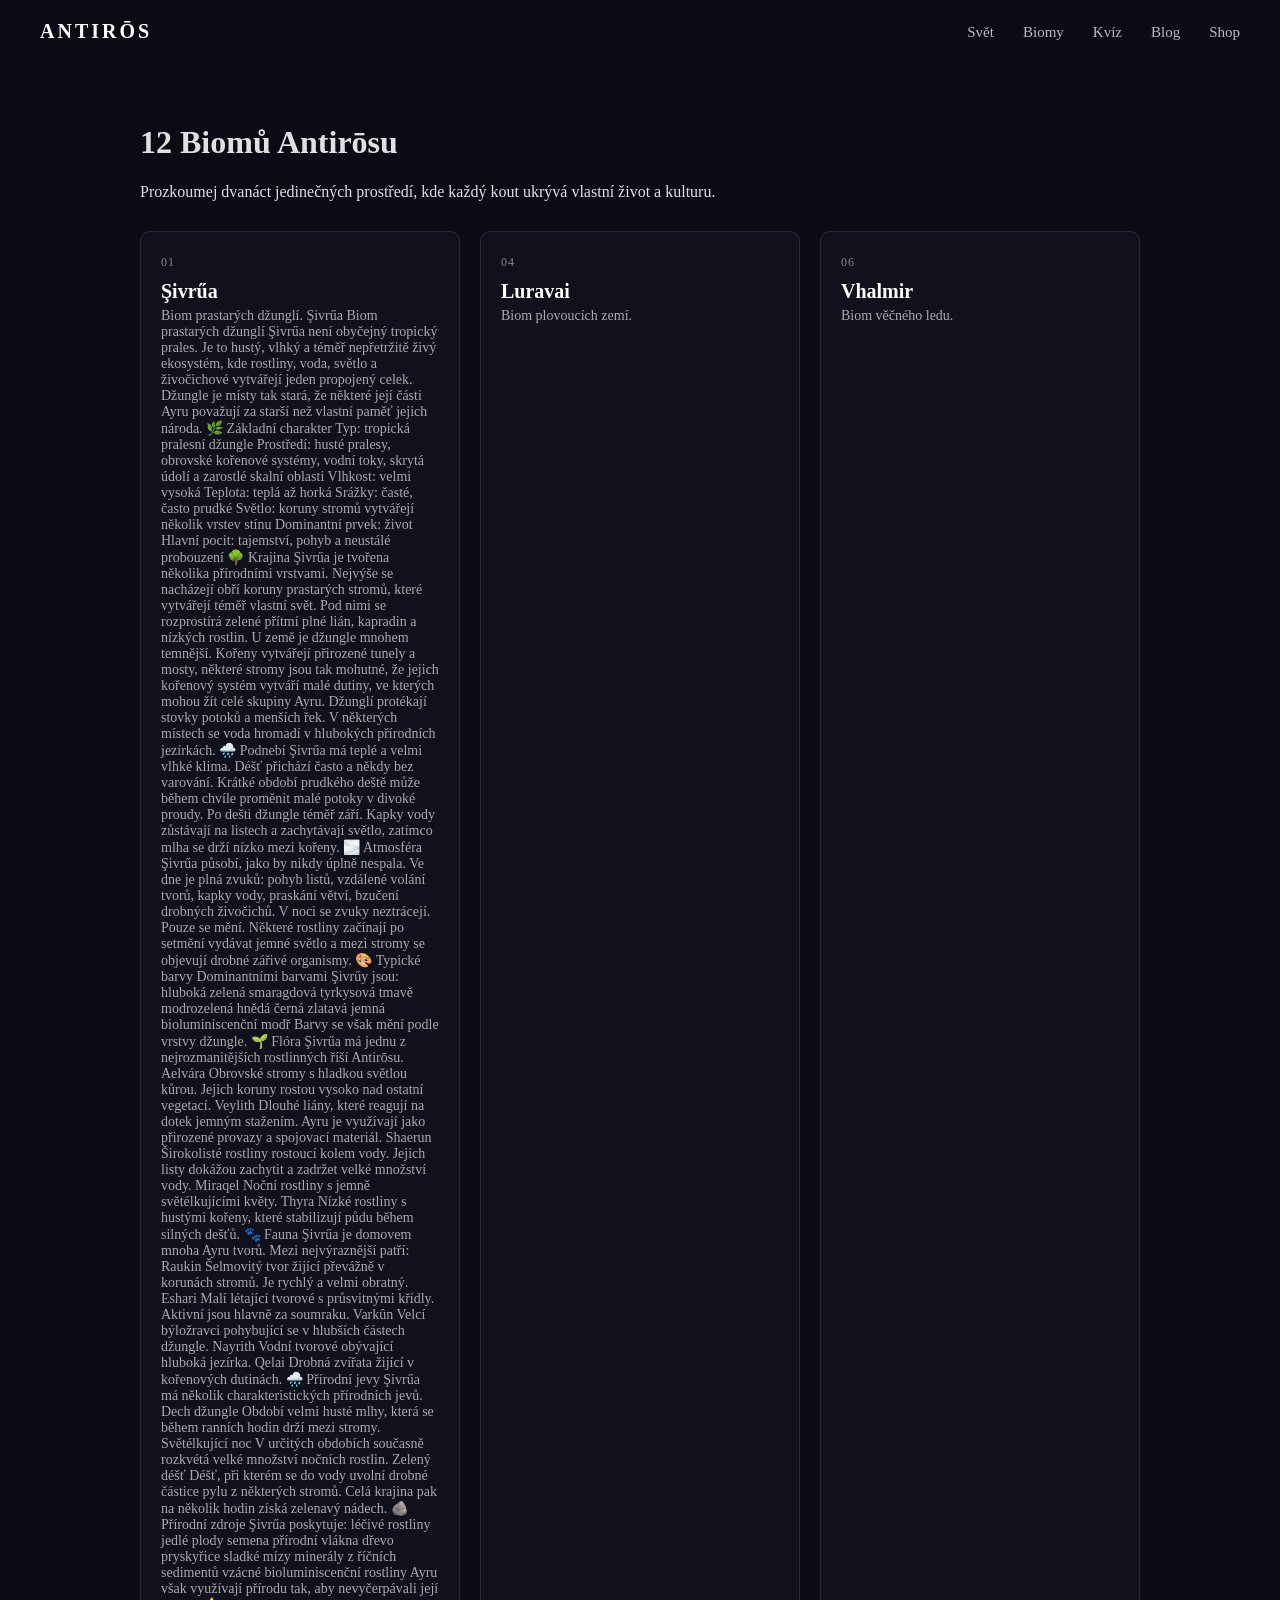
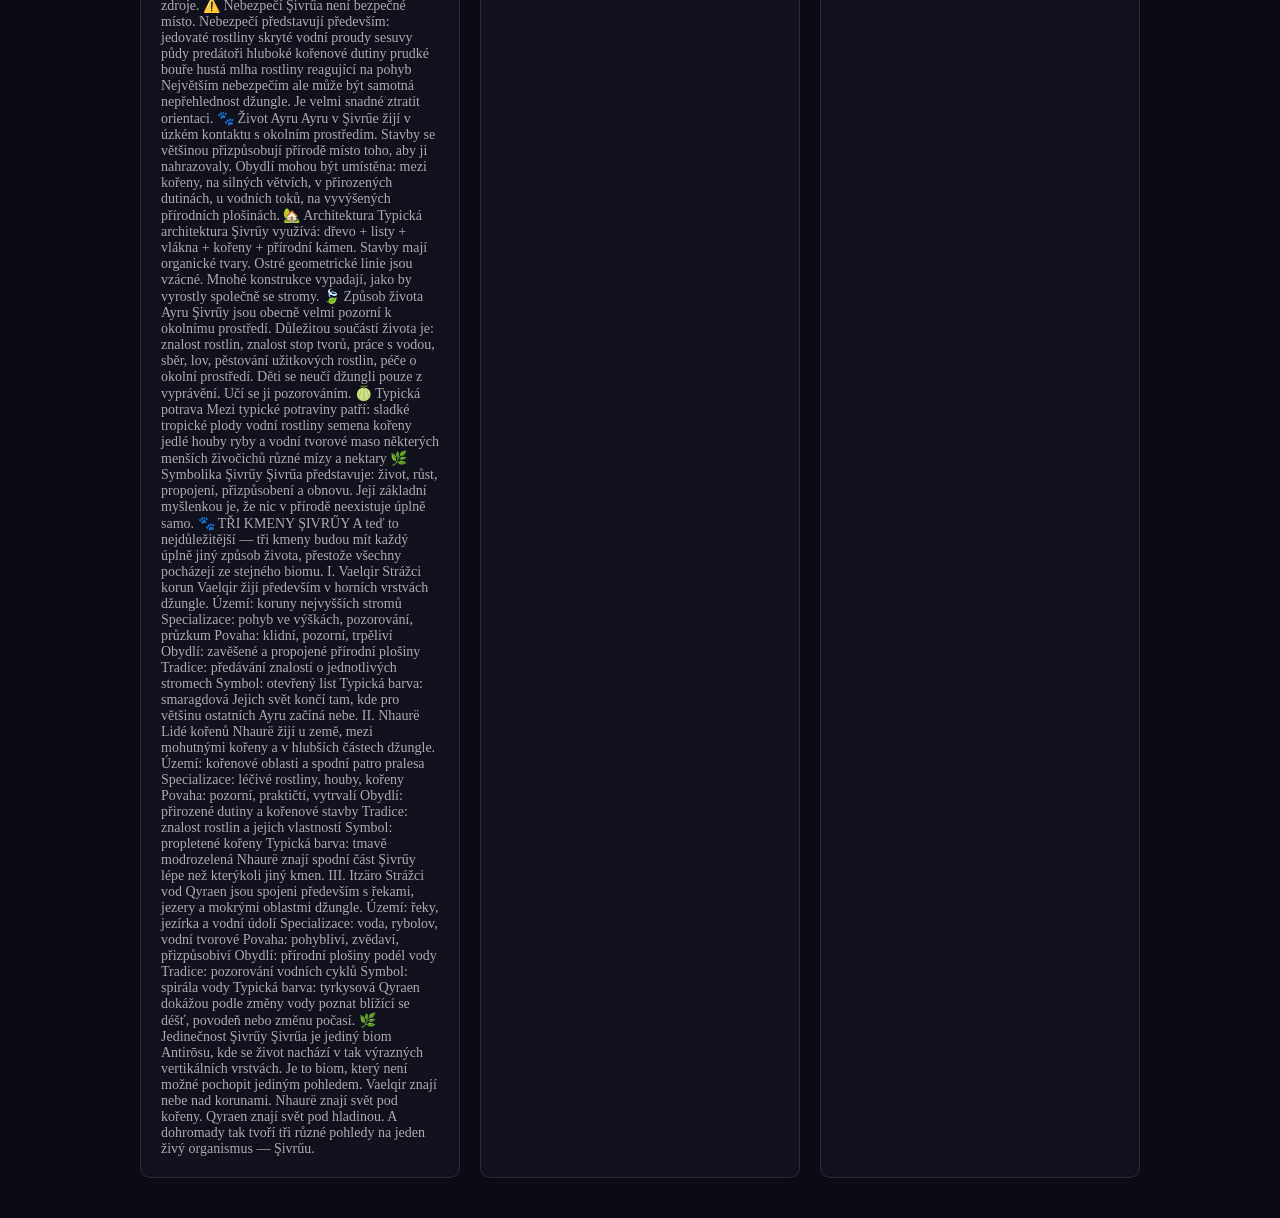
==== biomy.html @ a800d3d5 "Update biomy.html" ====
<!DOCTYPE html>
<html lang="cs">
<head>
    <meta charset="UTF-8">
    <meta name="viewport" content="width=device-width, initial-scale=1.0">
    <title>Antirōs – Svět za hranicí známého</title>
    <link rel="stylesheet" href="style.css">
</head>
<body>

    <!-- Horní navigační lišta -->
    <header>
        <div class="logo">ANTIRŌS</div>
        <nav>
            <a href="index.html">Svět</a>
            <a href="biomy.html">Biomy</a>
            <a href="kviz.html">Kvíz</a>
            <a href="blog.html">Blog</a>
            <a href="shop.html">Shop</a>
        </nav>
    </header>

        <!-- Hlavní obsah stránky -->
    <main>
        <h1>12 Biomů Antirōsu</h1>
        <p>Prozkoumej dvanáct jedinečných prostředí, kde každý kout ukrývá vlastní život a kulturu.</p>

        <!-- Mřížka karet biomů -->
        <div class="biome-grid">
            
            <div class="biome-card" onclick="openModal('Şivrűa', 'Biom prastarých džunglí, kde stromy sahají až do horních vrstev atmosféry.')">
                <span class="biome-number">01</span>
                <h2>Şivrűa</h2>
                <p>Biom prastarých džunglí.
                Şivrűa
                    
Biom prastarých džunglí
                    
Şivrűa není obyčejný tropický prales. Je to hustý, vlhký a téměř nepřetržitě živý ekosystém,
kde rostliny, voda, světlo a živočichové vytvářejí jeden propojený celek. Džungle je místy tak
stará, že některé její části Ayru považují za starší než vlastní paměť jejich národa.
                    
🌿 Základní charakter
Typ: tropická pralesní džungle
Prostředí: husté pralesy, obrovské kořenové systémy, vodní toky, skrytá údolí a zarostlé
skalní oblasti
Vlhkost: velmi vysoká
Teplota: teplá až horká
Srážky: časté, často prudké
Světlo: koruny stromů vytvářejí několik vrstev stínu
Dominantní prvek: život
Hlavní pocit: tajemství, pohyb a neustálé probouzení
                    
🌳 Krajina
Şivrűa je tvořena několika přírodními vrstvami.
Nejvýše se nacházejí obří koruny prastarých stromů, které vytvářejí téměř vlastní svět. Pod
nimi se rozprostírá zelené přítmí plné lián, kapradin a nízkých rostlin.
U země je džungle mnohem temnější. Kořeny vytvářejí přirozené tunely a mosty, některé
stromy jsou tak mohutné, že jejich kořenový systém vytváří malé dutiny, ve kterých mohou
žít celé skupiny Ayru.
Džunglí protékají stovky potoků a menších řek. V některých místech se voda hromadí v
hlubokých přírodních jezírkách.
                    
🌧️ Podnebí
Şivrűa má teplé a velmi vlhké klima.
Déšť přichází často a někdy bez varování. Krátké období prudkého deště může během
chvíle proměnit malé potoky v divoké proudy.
Po dešti džungle téměř září. Kapky vody zůstávají na listech a zachytávají světlo, zatímco
mlha se drží nízko mezi kořeny.
                    
🌫️ Atmosféra
Şivrűa působí, jako by nikdy úplně nespala.
Ve dne je plná zvuků:
pohyb listů,
vzdálené volání tvorů,
kapky vody,
praskání větví,
bzučení drobných živočichů.
V noci se zvuky neztrácejí. Pouze se mění.
Některé rostliny začínají po setmění vydávat jemné světlo a mezi stromy se objevují drobné
zářivé organismy.
                    
🎨 Typické barvy
Dominantními barvami Şivrűy jsou:
hluboká zelená
smaragdová
tyrkysová
tmavě modrozelená
hnědá černá
zlatavá
jemná bioluminiscenční modř
Barvy se však mění podle vrstvy džungle.
                    
🌱 Flóra
Şivrűa má jednu z nejrozmanitějších rostlinných říší Antirōsu.
                    
Aelvára
Obrovské stromy s hladkou světlou kůrou. Jejich koruny rostou vysoko nad ostatní vegetací.
                    
Veylith
Dlouhé liány, které reagují na dotek jemným stažením. Ayru je využívají jako přirozené
provazy a spojovací materiál.
                    
Shaerun
Širokolisté rostliny rostoucí kolem vody. Jejich listy dokážou zachytit a zadržet velké
množství vody.
                    
Miraqel
Noční rostliny s jemně světélkujícími květy.
                    
Thyra
Nízké rostliny s hustými kořeny, které stabilizují půdu během silných dešťů.
                    
🐾 Fauna
Şivrűa je domovem mnoha Ayru tvorů.
Mezi nejvýraznější patří:
                    
Raukin
Šelmovitý tvor žijící převážně v korunách stromů. Je rychlý a velmi obratný.
                    
Eshari
Malí létající tvorové s průsvitnými křídly. Aktivní jsou hlavně za soumraku.
                    
Varkûn
Velcí býložravci pohybující se v hlubších částech džungle.
                    
Nayrith
Vodní tvorové obývající hluboká jezírka.
                    
Qelai
Drobná zvířata žijící v kořenových dutinách.
                    
🌧️ Přírodní jevy
Şivrűa má několik charakteristických přírodních jevů.
Dech džungle
Období velmi husté mlhy, která se během ranních hodin drží mezi stromy.
Světélkující noc
V určitých obdobích současně rozkvétá velké množství nočních rostlin.
Zelený déšť
Déšť, při kterém se do vody uvolní drobné částice pylu z některých stromů. Celá krajina pak
na několik hodin získá zelenavý nádech.
                    
🪨 Přírodní zdroje
Şivrűa poskytuje:
léčivé rostliny
jedlé plody
semena
přírodní vlákna
dřevo
pryskyřice sladké mízy
minerály z říčních sedimentů
vzácné bioluminiscenční rostliny
Ayru však využívají přírodu tak, aby nevyčerpávali její zdroje.
                    
⚠️ Nebezpečí
Şivrűa není bezpečné místo.
Nebezpečí představují především:
jedovaté rostliny
skryté vodní proudy
sesuvy půdy
predátoři
hluboké kořenové dutiny
prudké bouře
hustá mlha
rostliny reagující na pohyb
Největším nebezpečím ale může být samotná nepřehlednost džungle. Je velmi snadné
ztratit orientaci.
                    
🐾 Život Ayru
Ayru v Şivrűe žijí v úzkém kontaktu s okolním prostředím.
Stavby se většinou přizpůsobují přírodě místo toho, aby ji nahrazovaly.
Obydlí mohou být umístěna:
mezi kořeny,
na silných větvích,
v přirozených dutinách,
u vodních toků,
na vyvýšených přírodních plošinách.
                    
🏡 Architektura
Typická architektura Şivrűy využívá:
dřevo + listy + vlákna + kořeny + přírodní kámen.
Stavby mají organické tvary. Ostré geometrické linie jsou vzácné.
Mnohé konstrukce vypadají, jako by vyrostly společně se stromy.
                    
🍃 Způsob života
Ayru Şivrűy jsou obecně velmi pozorní k okolnímu prostředí.
Důležitou součástí života je:
znalost rostlin,
znalost stop tvorů,
práce s vodou,
sběr,
lov,
pěstování užitkových rostlin,
péče o okolní prostředí.
Děti se neučí džungli pouze z vyprávění. Učí se ji pozorováním.
                    
🍈 Typická potrava
Mezi typické potraviny patří:
sladké tropické plody
vodní rostliny
semena
kořeny jedlé houby
ryby a vodní tvorové
maso některých menších živočichů
různé mízy a nektary
                    
🌿 Symbolika Şivrűy
Şivrűa představuje:
život, růst, propojení, přizpůsobení a obnovu.
Její základní myšlenkou je, že nic v přírodě neexistuje úplně samo.
                    
🐾 TŘI KMENY ŞIVRŰY
A teď to nejdůležitější — tři kmeny budou mít každý úplně jiný způsob života, přestože
všechny pocházejí ze stejného biomu.
                    
I. Vaelqir
Strážci korun
Vaelqir žijí především v horních vrstvách džungle.
Území: koruny nejvyšších stromů
Specializace: pohyb ve výškách, pozorování, průzkum
Povaha: klidní, pozorní, trpěliví
Obydlí: zavěšené a propojené přírodní plošiny
Tradice: předávání znalostí o jednotlivých stromech
Symbol: otevřený list
Typická barva: smaragdová
Jejich svět končí tam, kde pro většinu ostatních Ayru začíná nebe.
                    
II. Nhaurë
Lidé kořenů
Nhaurë žijí u země, mezi mohutnými kořeny a v hlubších částech džungle.
Území: kořenové oblasti a spodní patro pralesa
Specializace: léčivé rostliny, houby, kořeny
Povaha: pozorní, praktičtí, vytrvalí
Obydlí: přirozené dutiny a kořenové stavby
Tradice: znalost rostlin a jejich vlastností
Symbol: propletené kořeny
Typická barva: tmavě modrozelená
Nhaurë znají spodní část Şivrűy lépe než kterýkoli jiný kmen.
                    
III. Itzäro
Strážci vod
Qyraen jsou spojeni především s řekami, jezery a mokrými oblastmi džungle.
Území: řeky, jezírka a vodní údolí
Specializace: voda, rybolov, vodní tvorové
Povaha: pohybliví, zvědaví, přizpůsobiví
Obydlí: přírodní plošiny podél vody
Tradice: pozorování vodních cyklů
Symbol: spirála vody
Typická barva: tyrkysová
Qyraen dokážou podle změny vody poznat blížící se déšť, povodeň nebo změnu počasí.
                    
🌿 Jedinečnost Şivrűy
Şivrűa je jediný biom Antirōsu, kde se život nachází v tak výrazných vertikálních vrstvách.
Je to biom, který není možné pochopit jediným pohledem.
Vaelqir znají nebe nad korunami. Nhaurë znají svět pod kořeny.
Qyraen znají svět pod hladinou.
A dohromady tak tvoří tři různé pohledy na jeden živý organismus — Şivrűu.</p>
            </div>

            <div class="biome-card" onclick="openModal('Luravai', 'Biom plovoucích zemí vznášejících se v gravitačních proudech.')">
                <span class="biome-number">04</span>
                <h2>Luravai</h2>
                <p>Biom plovoucích zemí.</p>
            </div>

            <div class="biome-card" onclick="openModal('Vhalmir', 'Biom věčného ledu a mrazivých plání, kde se zjevují polární záře.')">
                <span class="biome-number">06</span>
                <h2>Vhalmir</h2>
                <p>Biom věčného ledu.</p>
            </div>

        </div>
    </main>

    <!-- Skryté vyskakovací okno (modál), které se aktivuje po kliknutí -->
    <div id="biomeModal" class="modal">
        <div class="modal-content">
            <span class="close-btn" onclick="closeModal()">&times;</span>
            <h2 id="modalTitle">Název biomu</h2>
            <p id="modalDescription">Podrobný popis biomu se zobrazí zde.</p>
        </div>
    </div>

    <!-- JavaScript pro otevírání a zavírání okénka -->
    <script>
        function openModal(title, description) {
            document.getElementById('modalTitle').innerText = title;
            document.getElementById('modalDescription').innerText = description;
            document.getElementById('biomeModal').style.display = 'flex';
        }
        function closeModal() {
            document.getElementById('biomeModal').style.display = 'none';
        }
    </script>
---- style.css ----
/* Základní styl celé stránky */
body {
    margin: 0;
    padding: 0;
    background-color: #0b0b16;
    color: #e0e0e0;
    font-family: serif;
    overflow-x: hidden;
}

/* Horní navigace */
header {
    display: flex;
    justify-content: space-between;
    align-items: center;
    padding: 20px 40px;
    position: relative;
    z-index: 10;
}

.logo {
    font-size: 20px;
    letter-spacing: 3px;
    color: #fff;
    font-weight: bold;
}

nav a {
    color: #bbb;
    text-decoration: none;
    margin-left: 25px;
    font-size: 15px;
    transition: color 0.3s;
}

nav a:hover {
    color: #fff;
}

/* Hlavní obsah */
main {
    padding: 40px;
    max-width: 1000px;
    margin: 0 auto;
    position: relative;
    z-index: 10;
}

/* Plátno pro vesmír na pozadí */
#spaceCanvas {
    position: fixed;
    top: 0;
    left: 0;
    width: 100%;
    height: 100%;
    z-index: 1;
    pointer-events: none;
}

/* Mřížka pro karty biomů */
.biome-grid {
    display: grid;
    grid-template-columns: repeat(auto-fill, minmax(250px, 1fr));
    gap: 20px;
    margin-top: 30px;
}

.biome-card {
    background: rgba(20, 20, 35, 0.7);
    border: 1px solid rgba(255, 255, 255, 0.1);
    border-radius: 10px;
    padding: 20px;
    cursor: pointer;
    transition: transform 0.3s, border-color 0.3s;
    backdrop-filter: blur(5px);
}

.biome-card:hover {
    transform: translateY(-5px);
    border-color: rgba(255, 255, 255, 0.4);
}

.biome-number {
    font-size: 12px;
    color: #888;
    letter-spacing: 1px;
}

.biome-card h2 {
    margin: 10px 0 5px 0;
    font-size: 20px;
    color: #fff;
}

.biome-card p {
    margin: 0;
    font-size: 14px;
    color: #aaa;
}

/* Vyskakovací okno (Modál) */
.modal {
    display: none;
    position: fixed;
    top: 0; left: 0; width: 100%; height: 100%;
    background: rgba(5, 5, 15, 0.85);
    backdrop-filter: blur(8px);
    justify-content: center;
    align-items: center;
    z-index: 9999;
}

.modal-content {
    background: #121222;
    border: 1px solid rgba(255, 255, 255, 0.2);
    padding: 40px;
    border-radius: 12px;
    max-width: 500px;
    width: 90%;
    color: #fff;
    position: relative;
    box-shadow: 0 10px 30px rgba(0,0,0,0.5);
}

.close-btn {
    position: absolute;
    top: 15px; right: 20px;
    font-size: 28px;
    cursor: pointer;
    color: #888;
}

.close-btn:hover {
    color: #fff;
}
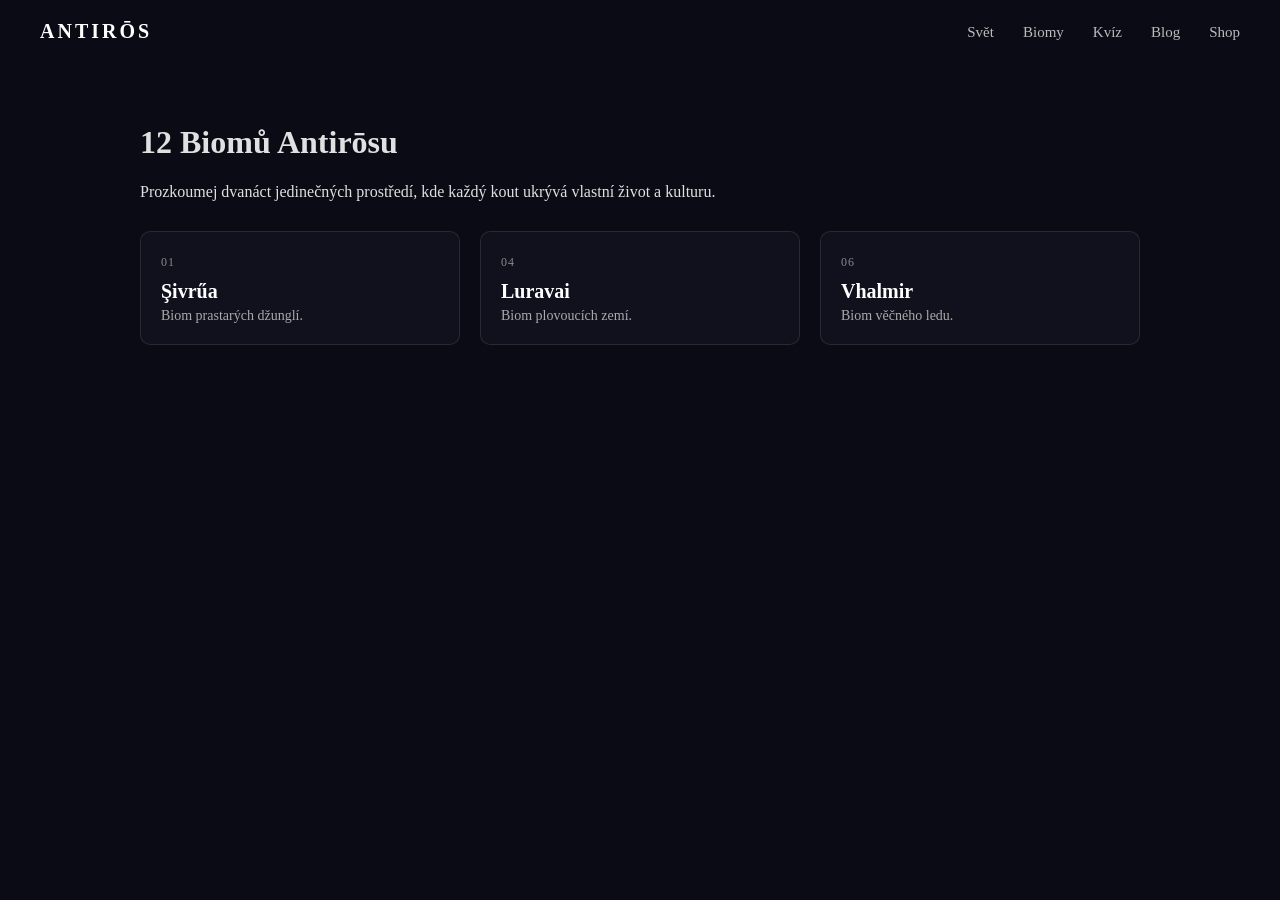
==== commit c739dcf5: "Update biomy.html" ====
--- a/biomy.html
+++ b/biomy.html
@@ -28,11 +28,7 @@
         <!-- Mřížka karet biomů -->
         <div class="biome-grid">
             
-            <div class="biome-card" onclick="openModal('Şivrűa', 'Biom prastarých džunglí, kde stromy sahají až do horních vrstev atmosféry.')">
-                <span class="biome-number">01</span>
-                <h2>Şivrűa</h2>
-                <p>Biom prastarých džunglí.
-                Şivrűa
+            <div class="biome-card" onclick="openModal('Şivrűa
                     
 Biom prastarých džunglí
                     
@@ -254,7 +250,10 @@
 Je to biom, který není možné pochopit jediným pohledem.
 Vaelqir znají nebe nad korunami. Nhaurë znají svět pod kořeny.
 Qyraen znají svět pod hladinou.
-A dohromady tak tvoří tři různé pohledy na jeden živý organismus — Şivrűu.</p>
+A dohromady tak tvoří tři různé pohledy na jeden živý organismus — Şivrűu.')">
+                <span class="biome-number">01</span>
+                <h2>Şivrűa</h2>
+                <p>Biom prastarých džunglí.</p>
             </div>
 
             <div class="biome-card" onclick="openModal('Luravai', 'Biom plovoucích zemí vznášejících se v gravitačních proudech.')">
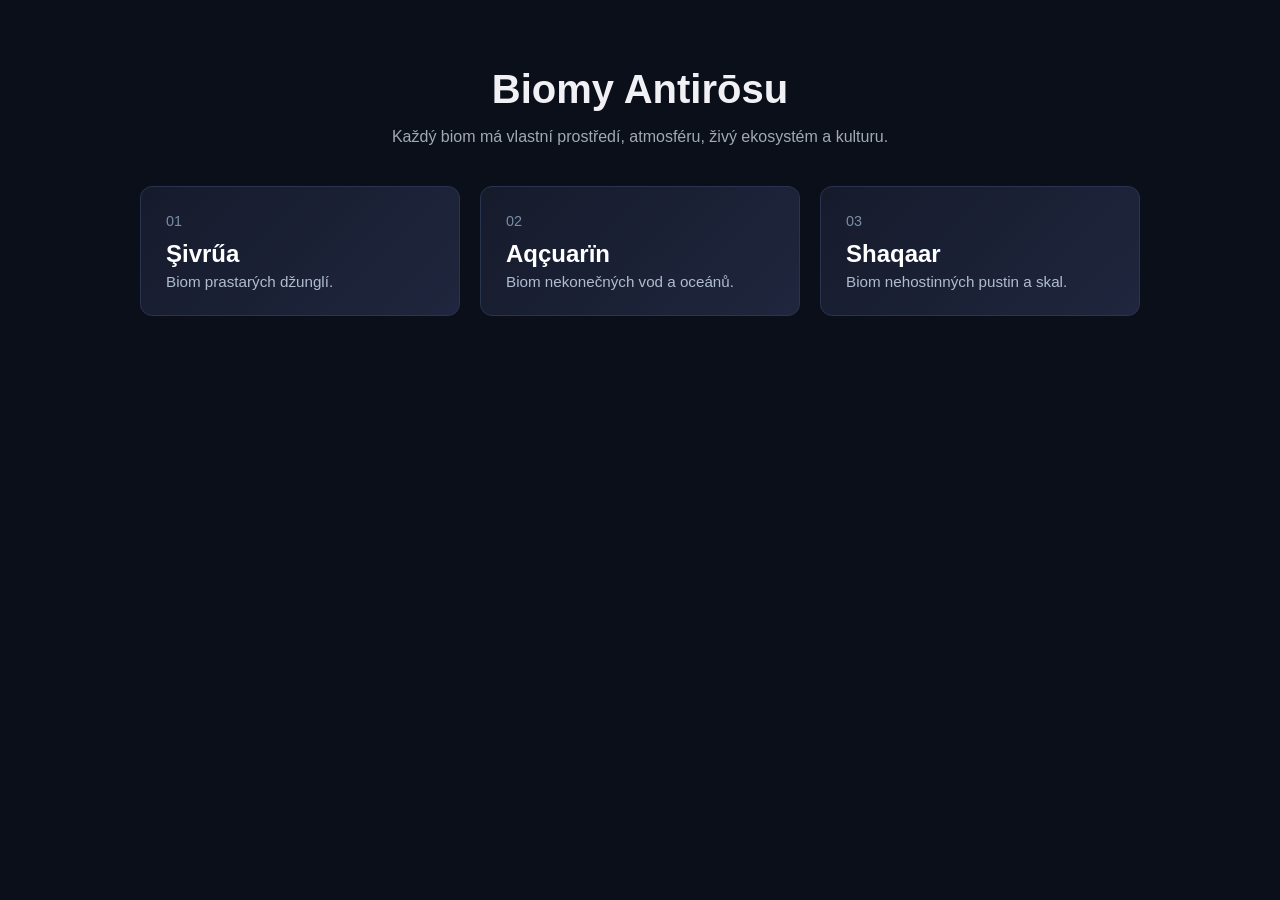
==== commit 4fc917a3: "Update biomy.html" ====
--- a/biomy.html
+++ b/biomy.html
@@ -3,291 +3,249 @@
 <head>
     <meta charset="UTF-8">
     <meta name="viewport" content="width=device-width, initial-scale=1.0">
-    <title>Antirōs – Svět za hranicí známého</title>
-    <link rel="stylesheet" href="style.css">
+    <title>Biomy Antirōsu</title>
+    <style>
+        body {
+            background-color: #0b0f19;
+            color: #f0f0f5;
+            font-family: 'Segoe UI', Tahoma, Geneva, Verdana, sans-serif;
+            margin: 0;
+            padding: 40px 20px;
+        }
+        h1 {
+            text-align: center;
+            font-size: 2.5rem;
+            margin-bottom: 10px;
+        }
+        .subtitle {
+            text-align: center;
+            color: #a0aab5;
+            margin-bottom: 40px;
+        }
+        .biome-grid {
+            display: grid;
+            grid-template-columns: repeat(auto-fit, minmax(280px, 1fr));
+            gap: 20px;
+            max-width: 1000px;
+            margin: 0 auto;
+        }
+        .biome-card {
+            background: linear-gradient(135deg, #161b2c, #1f263d);
+            border: 1px solid #2a3450;
+            border-radius: 12px;
+            padding: 25px;
+            cursor: pointer;
+            transition: transform 0.2s, border-color 0.2s;
+        }
+        .biome-card:hover {
+            transform: translateY(-5px);
+            border-color: #4a5d8c;
+        }
+        .biome-number {
+            font-size: 0.9rem;
+            color: #7a8fa6;
+        }
+        .biome-card h2 {
+            margin: 10px 0 5px 0;
+            color: #ffffff;
+        }
+        .biome-card p {
+            color: #b0bcd0;
+            font-size: 0.95rem;
+            margin: 0;
+        }
+
+        /* Vyskakovací okno (Modal) */
+        .modal-overlay {
+            display: none;
+            position: fixed;
+            top: 0;
+            left: 0;
+            width: 100%;
+            height: 100%;
+            background: rgba(5, 7, 12, 0.85);
+            backdrop-filter: blur(5px);
+            z-index: 1000;
+            justify-content: center;
+            align-items: center;
+        }
+        .modal-box {
+            background: #131929;
+            border: 1px solid #324168;
+            border-radius: 16px;
+            width: 90%;
+            max-width: 700px;
+            max-height: 85vh;
+            padding: 40px;
+            box-sizing: border-box;
+            position: relative;
+            display: flex;
+            flex-direction: column;
+        }
+        .modal-content-scroll {
+            overflow-y: auto;
+            padding-right: 10px;
+            margin-top: 10px;
+        }
+        .modal-box h2 {
+            margin-top: 0;
+            color: #ffffff;
+            font-size: 1.8rem;
+        }
+        .modal-box p, .modal-box div {
+            color: #c5d0e0;
+            line-height: 1.6;
+            font-size: 1rem;
+        }
+        /* Křížek na zavření */
+        .close-btn {
+            position: absolute;
+            top: 20px;
+            right: 25px;
+            background: none;
+            border: none;
+            color: #a0aab5;
+            font-size: 2rem;
+            cursor: pointer;
+            transition: color 0.2s;
+        }
+        .close-btn:hover {
+            color: #ffffff;
+        }
+        /* Šipky na přepínání */
+        .nav-btn {
+            position: absolute;
+            top: 50%;
+            transform: translateY(-50%);
+            background: rgba(26, 34, 56, 0.9);
+            border: 1px solid #3a4b7c;
+            color: #ffffff;
+            font-size: 1.5rem;
+            width: 45px;
+            height: 45px;
+            border-radius: 50%;
+            cursor: pointer;
+            display: flex;
+            align-items: center;
+            justify-content: center;
+            transition: background 0.2s;
+            z-index: 1010;
+        }
+        .nav-btn:hover {
+            background: #324478;
+        }
+        .prev-btn { left: -60px; }
+        .next-btn { right: -60px; }
+
+        @media (max-width: 850px) {
+            .prev-btn { left: 10px; }
+            .next-btn { right: 10px; }
+            .modal-box { width: 95%; padding: 20px; }
+        }
+    </style>
 </head>
 <body>
 
-    <!-- Horní navigační lišta -->
-    <header>
-        <div class="logo">ANTIRŌS</div>
-        <nav>
-            <a href="index.html">Svět</a>
-            <a href="biomy.html">Biomy</a>
-            <a href="kviz.html">Kvíz</a>
-            <a href="blog.html">Blog</a>
-            <a href="shop.html">Shop</a>
-        </nav>
-    </header>
-
-        <!-- Hlavní obsah stránky -->
-    <main>
-        <h1>12 Biomů Antirōsu</h1>
-        <p>Prozkoumej dvanáct jedinečných prostředí, kde každý kout ukrývá vlastní život a kulturu.</p>
-
-        <!-- Mřížka karet biomů -->
-        <div class="biome-grid">
+    <h1>Biomy Antirōsu</h1>
+    <p class="subtitle">Každý biom má vlastní prostředí, atmosféru, živý ekosystém a kulturu.</p>
+
+    <!-- Mřížka karet -->
+    <div class="biome-grid" id="biomeGrid">
+        <!-- Karty se vygenerují automaticky přes JavaScript, aby fungovaly šipky -->
+    </div>
+
+    <!-- Vyskakovací okno -->
+    <div class="modal-overlay" id="biomeModal" onclick="maybeClose(event)">
+        <div class="modal-box" id="modalBox">
+            <button class="close-btn" onclick="closeModal()">&times;</button>
+            <button class="nav-btn prev-btn" onclick="changeBiome(-1)">&#10094;</button>
+            <button class="nav-btn next-btn" onclick="changeBiome(1)">&#10095;</button>
             
-            <div class="biome-card" onclick="openModal('Şivrűa
-                    
-Biom prastarých džunglí
-                    
-Şivrűa není obyčejný tropický prales. Je to hustý, vlhký a téměř nepřetržitě živý ekosystém,
-kde rostliny, voda, světlo a živočichové vytvářejí jeden propojený celek. Džungle je místy tak
-stará, že některé její části Ayru považují za starší než vlastní paměť jejich národa.
-                    
-🌿 Základní charakter
-Typ: tropická pralesní džungle
-Prostředí: husté pralesy, obrovské kořenové systémy, vodní toky, skrytá údolí a zarostlé
-skalní oblasti
-Vlhkost: velmi vysoká
-Teplota: teplá až horká
-Srážky: časté, často prudké
-Světlo: koruny stromů vytvářejí několik vrstev stínu
-Dominantní prvek: život
-Hlavní pocit: tajemství, pohyb a neustálé probouzení
-                    
-🌳 Krajina
-Şivrűa je tvořena několika přírodními vrstvami.
-Nejvýše se nacházejí obří koruny prastarých stromů, které vytvářejí téměř vlastní svět. Pod
-nimi se rozprostírá zelené přítmí plné lián, kapradin a nízkých rostlin.
-U země je džungle mnohem temnější. Kořeny vytvářejí přirozené tunely a mosty, některé
-stromy jsou tak mohutné, že jejich kořenový systém vytváří malé dutiny, ve kterých mohou
-žít celé skupiny Ayru.
-Džunglí protékají stovky potoků a menších řek. V některých místech se voda hromadí v
-hlubokých přírodních jezírkách.
-                    
-🌧️ Podnebí
-Şivrűa má teplé a velmi vlhké klima.
-Déšť přichází často a někdy bez varování. Krátké období prudkého deště může během
-chvíle proměnit malé potoky v divoké proudy.
-Po dešti džungle téměř září. Kapky vody zůstávají na listech a zachytávají světlo, zatímco
-mlha se drží nízko mezi kořeny.
-                    
-🌫️ Atmosféra
-Şivrűa působí, jako by nikdy úplně nespala.
-Ve dne je plná zvuků:
-pohyb listů,
-vzdálené volání tvorů,
-kapky vody,
-praskání větví,
-bzučení drobných živočichů.
-V noci se zvuky neztrácejí. Pouze se mění.
-Některé rostliny začínají po setmění vydávat jemné světlo a mezi stromy se objevují drobné
-zářivé organismy.
-                    
-🎨 Typické barvy
-Dominantními barvami Şivrűy jsou:
-hluboká zelená
-smaragdová
-tyrkysová
-tmavě modrozelená
-hnědá černá
-zlatavá
-jemná bioluminiscenční modř
-Barvy se však mění podle vrstvy džungle.
-                    
-🌱 Flóra
-Şivrűa má jednu z nejrozmanitějších rostlinných říší Antirōsu.
-                    
-Aelvára
-Obrovské stromy s hladkou světlou kůrou. Jejich koruny rostou vysoko nad ostatní vegetací.
-                    
-Veylith
-Dlouhé liány, které reagují na dotek jemným stažením. Ayru je využívají jako přirozené
-provazy a spojovací materiál.
-                    
-Shaerun
-Širokolisté rostliny rostoucí kolem vody. Jejich listy dokážou zachytit a zadržet velké
-množství vody.
-                    
-Miraqel
-Noční rostliny s jemně světélkujícími květy.
-                    
-Thyra
-Nízké rostliny s hustými kořeny, které stabilizují půdu během silných dešťů.
-                    
-🐾 Fauna
-Şivrűa je domovem mnoha Ayru tvorů.
-Mezi nejvýraznější patří:
-                    
-Raukin
-Šelmovitý tvor žijící převážně v korunách stromů. Je rychlý a velmi obratný.
-                    
-Eshari
-Malí létající tvorové s průsvitnými křídly. Aktivní jsou hlavně za soumraku.
-                    
-Varkûn
-Velcí býložravci pohybující se v hlubších částech džungle.
-                    
-Nayrith
-Vodní tvorové obývající hluboká jezírka.
-                    
-Qelai
-Drobná zvířata žijící v kořenových dutinách.
-                    
-🌧️ Přírodní jevy
-Şivrűa má několik charakteristických přírodních jevů.
-Dech džungle
-Období velmi husté mlhy, která se během ranních hodin drží mezi stromy.
-Světélkující noc
-V určitých obdobích současně rozkvétá velké množství nočních rostlin.
-Zelený déšť
-Déšť, při kterém se do vody uvolní drobné částice pylu z některých stromů. Celá krajina pak
-na několik hodin získá zelenavý nádech.
-                    
-🪨 Přírodní zdroje
-Şivrűa poskytuje:
-léčivé rostliny
-jedlé plody
-semena
-přírodní vlákna
-dřevo
-pryskyřice sladké mízy
-minerály z říčních sedimentů
-vzácné bioluminiscenční rostliny
-Ayru však využívají přírodu tak, aby nevyčerpávali její zdroje.
-                    
-⚠️ Nebezpečí
-Şivrűa není bezpečné místo.
-Nebezpečí představují především:
-jedovaté rostliny
-skryté vodní proudy
-sesuvy půdy
-predátoři
-hluboké kořenové dutiny
-prudké bouře
-hustá mlha
-rostliny reagující na pohyb
-Největším nebezpečím ale může být samotná nepřehlednost džungle. Je velmi snadné
-ztratit orientaci.
-                    
-🐾 Život Ayru
-Ayru v Şivrűe žijí v úzkém kontaktu s okolním prostředím.
-Stavby se většinou přizpůsobují přírodě místo toho, aby ji nahrazovaly.
-Obydlí mohou být umístěna:
-mezi kořeny,
-na silných větvích,
-v přirozených dutinách,
-u vodních toků,
-na vyvýšených přírodních plošinách.
-                    
-🏡 Architektura
-Typická architektura Şivrűy využívá:
-dřevo + listy + vlákna + kořeny + přírodní kámen.
-Stavby mají organické tvary. Ostré geometrické linie jsou vzácné.
-Mnohé konstrukce vypadají, jako by vyrostly společně se stromy.
-                    
-🍃 Způsob života
-Ayru Şivrűy jsou obecně velmi pozorní k okolnímu prostředí.
-Důležitou součástí života je:
-znalost rostlin,
-znalost stop tvorů,
-práce s vodou,
-sběr,
-lov,
-pěstování užitkových rostlin,
-péče o okolní prostředí.
-Děti se neučí džungli pouze z vyprávění. Učí se ji pozorováním.
-                    
-🍈 Typická potrava
-Mezi typické potraviny patří:
-sladké tropické plody
-vodní rostliny
-semena
-kořeny jedlé houby
-ryby a vodní tvorové
-maso některých menších živočichů
-různé mízy a nektary
-                    
-🌿 Symbolika Şivrűy
-Şivrűa představuje:
-život, růst, propojení, přizpůsobení a obnovu.
-Její základní myšlenkou je, že nic v přírodě neexistuje úplně samo.
-                    
-🐾 TŘI KMENY ŞIVRŰY
-A teď to nejdůležitější — tři kmeny budou mít každý úplně jiný způsob života, přestože
-všechny pocházejí ze stejného biomu.
-                    
-I. Vaelqir
-Strážci korun
-Vaelqir žijí především v horních vrstvách džungle.
-Území: koruny nejvyšších stromů
-Specializace: pohyb ve výškách, pozorování, průzkum
-Povaha: klidní, pozorní, trpěliví
-Obydlí: zavěšené a propojené přírodní plošiny
-Tradice: předávání znalostí o jednotlivých stromech
-Symbol: otevřený list
-Typická barva: smaragdová
-Jejich svět končí tam, kde pro většinu ostatních Ayru začíná nebe.
-                    
-II. Nhaurë
-Lidé kořenů
-Nhaurë žijí u země, mezi mohutnými kořeny a v hlubších částech džungle.
-Území: kořenové oblasti a spodní patro pralesa
-Specializace: léčivé rostliny, houby, kořeny
-Povaha: pozorní, praktičtí, vytrvalí
-Obydlí: přirozené dutiny a kořenové stavby
-Tradice: znalost rostlin a jejich vlastností
-Symbol: propletené kořeny
-Typická barva: tmavě modrozelená
-Nhaurë znají spodní část Şivrűy lépe než kterýkoli jiný kmen.
-                    
-III. Itzäro
-Strážci vod
-Qyraen jsou spojeni především s řekami, jezery a mokrými oblastmi džungle.
-Území: řeky, jezírka a vodní údolí
-Specializace: voda, rybolov, vodní tvorové
-Povaha: pohybliví, zvědaví, přizpůsobiví
-Obydlí: přírodní plošiny podél vody
-Tradice: pozorování vodních cyklů
-Symbol: spirála vody
-Typická barva: tyrkysová
-Qyraen dokážou podle změny vody poznat blížící se déšť, povodeň nebo změnu počasí.
-                    
-🌿 Jedinečnost Şivrűy
-Şivrűa je jediný biom Antirōsu, kde se život nachází v tak výrazných vertikálních vrstvách.
-Je to biom, který není možné pochopit jediným pohledem.
-Vaelqir znají nebe nad korunami. Nhaurë znají svět pod kořeny.
-Qyraen znají svět pod hladinou.
-A dohromady tak tvoří tři různé pohledy na jeden živý organismus — Şivrűu.')">
-                <span class="biome-number">01</span>
-                <h2>Şivrűa</h2>
-                <p>Biom prastarých džunglí.</p>
+            <h2 id="modalTitle">Název biomu</h2>
+            <div class="modal-content-scroll">
+                <p id="modalDescription">Detailní popis biomu...</p>
             </div>
-
-            <div class="biome-card" onclick="openModal('Luravai', 'Biom plovoucích zemí vznášejících se v gravitačních proudech.')">
-                <span class="biome-number">04</span>
-                <h2>Luravai</h2>
-                <p>Biom plovoucích zemí.</p>
-            </div>
-
-            <div class="biome-card" onclick="openModal('Vhalmir', 'Biom věčného ledu a mrazivých plání, kde se zjevují polární záře.')">
-                <span class="biome-number">06</span>
-                <h2>Vhalmir</h2>
-                <p>Biom věčného ledu.</p>
-            </div>
-
-        </div>
-    </main>
-
-    <!-- Skryté vyskakovací okno (modál), které se aktivuje po kliknutí -->
-    <div id="biomeModal" class="modal">
-        <div class="modal-content">
-            <span class="close-btn" onclick="closeModal()">&times;</span>
-            <h2 id="modalTitle">Název biomu</h2>
-            <p id="modalDescription">Podrobný popis biomu se zobrazí zde.</p>
         </div>
     </div>
 
-    <!-- JavaScript pro otevírání a zavírání okénka -->
     <script>
-        function openModal(title, description) {
-            document.getElementById('modalTitle').innerText = title;
-            document.getElementById('modalDescription').innerText = description;
+        // Data pro všechny biomy (zde můžeš jednoduše přidávat další nebo upravovat texty)
+        const biomyData = [
+            {
+                number: "01",
+                name: "Şivrűa",
+                short: "Biom prastarých džunglí.",
+                desc: `Şivrűa není obyčejný tropický prales. Je to hustý, vlhký a téměř nepřetržitě živý ekosystém, kde rostliny, voda, světlo a živočichové vytvářejí jeden propojený celek. Džungle je místy tak stará, že některé její části Ayru považují za starší než vlastní paměť jejich národa.<br><br>
+                🌿 Základní charakter<br>
+                Typ: tropická pralesní džungle<br>
+                Prostředí: husté pralesy, obrovské kořenové systémy, vodní toky, skrytá údolí a zarostlé skalní oblasti<br>
+                Vlhkost: velmi vysoká | Teplota: teplá až horká<br><br>
+                🌳 Krajina<br>
+                Şivrűa je tvořena několika přírodními vrstvami. Nejvýše se nacházejí obří koruny prastarých stromů, které vytvářejí téměř vlastní svět. Pod nimi se rozprostírá zelené přítmí plné lián, kapradin a nízkých rostlin. U země je džungle mnohem temnější. Kořeny vytvářejí přirozené tunely a mosty.<br><br>
+                🐾 Tři kmeny Şivrűy:<br>
+                I. Vaelqir (Strážci korun) — Žijí v korunách nejvyšších stromů, jsou klidní a trpěliví. Jejich symbolem je otevřený list.<br>
+                II. Nhaurë (Lidé kořenů) — Žijí u země v kořenových oblastech, znají dokonale léčivé rostliny a houby.<br>
+                III. Qyraen (Strážci vod) — Jsou spojeni s řekami a jezery, dokážou předvídat počasí podle vody.`
+            },
+            {
+                number: "02",
+                name: "Aqçuarïn",
+                short: "Biom nekonečných vod a oceánů.",
+                desc: `Tady bude podrobný text pro Aqçu, který se ti zobrazí po rozkliknutí a budeš v něm moct listovat šipkami.`
+            },
+            {
+                number: "03",
+                name: "Shaqaar",
+                short: "Biom nehostinných pustin a skal.",
+                desc: `Tady bude podrobný text pro Shaqaar.`
+            }
+        ];
+
+        let currentIndex = 0;
+
+        // Vykreslení karet na stránku
+        const grid = document.getElementById('biomeGrid');
+        biomyDataforEach = biomyData.forEach((biome, index) => {
+            grid.innerHTML += `
+                <div class="biome-card" onclick="openModal(${index})">
+                    <span class="biome-number">${biome.number}</span>
+                    <h2>${biome.name}</h2>
+                    <p>${biome.short}</p>
+                </div>
+            `;
+        });
+
+        function openModal(index) {
+            currentIndex = index;
+            updateModalContent();
             document.getElementById('biomeModal').style.display = 'flex';
         }
+
         function closeModal() {
             document.getElementById('biomeModal').style.display = 'none';
         }
+
+        function updateModalContent() {
+            const biome = biomyData[currentIndex];
+            document.getElementById('modalTitle').innerText = biome.name;
+            document.getElementById('modalDescription').innerHTML = biome.desc;
+        }
+
+        function changeBiome(direction) {
+            currentIndex += direction;
+            if (currentIndex < 0) {
+                currentIndex = biomyData.length - 1; // skok na poslední
+            } else if (currentIndex >= biomyData.length) {
+                currentIndex = 0; // skok na první
+            }
+            updateModalContent();
+        }
+
+        function maybeClose(event) {
+            if (event.target.id === 'biomeModal') {
+                closeModal();
+            }
+        }
     </script>
+</body>
+</html>
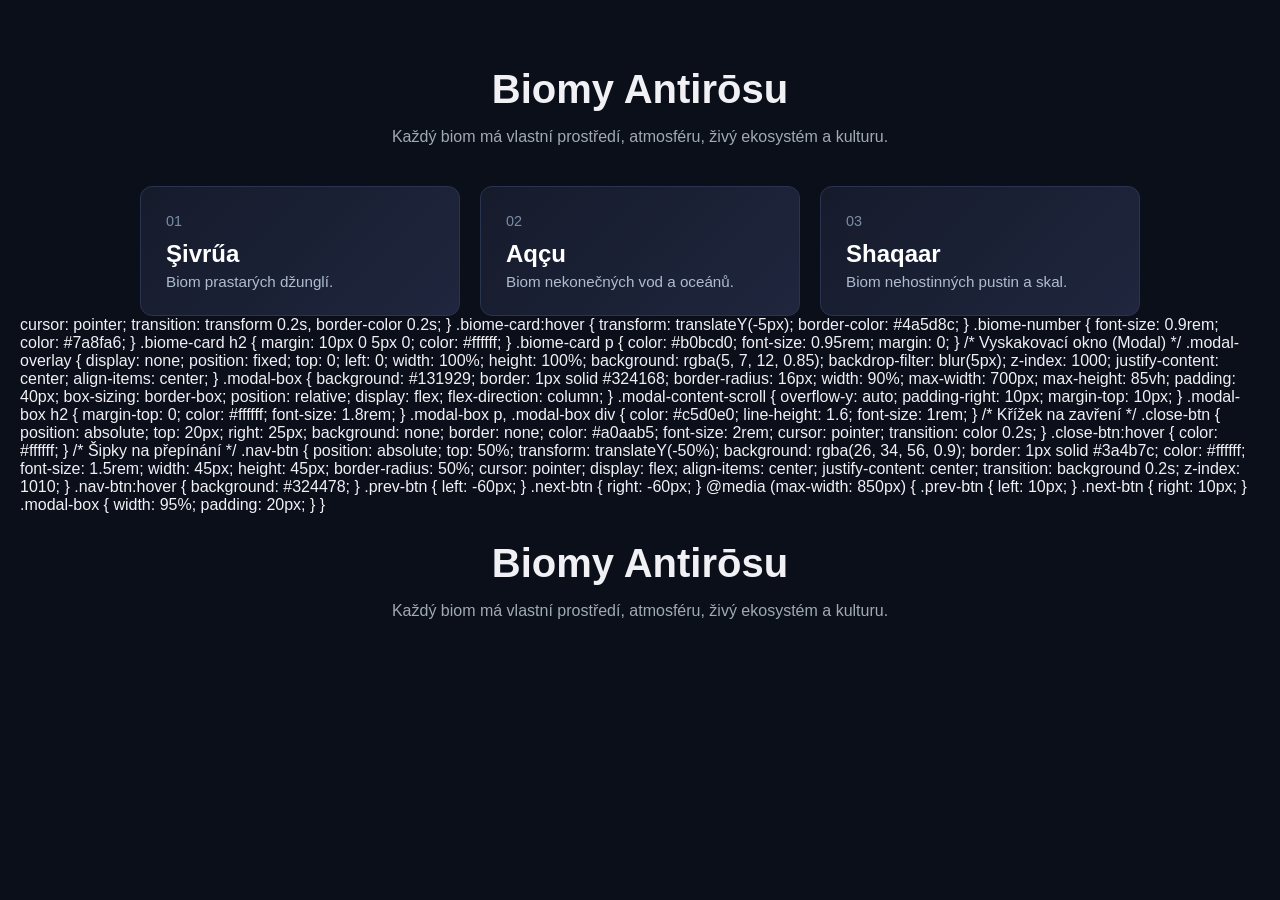
==== commit d85935ac: "Update biomy.html" ====
--- a/biomy.html
+++ b/biomy.html
@@ -34,6 +34,220 @@
             border: 1px solid #2a3450;
             border-radius: 12px;
             padding: 25px;
+            cursor: pointer;
+            transition: transform 0.2s, border-color 0.2s;
+        }
+        .biome-card:hover {
+            transform: translateY(-5px);
+            border-color: #4a5d8c;
+        }
+        .biome-number {
+            font-size: 0.9rem;
+            color: #7a8fa6;
+        }
+        .biome-card h2 {
+            margin: 10px 0 5px 0;
+            color: #ffffff;
+        }
+        .biome-card p {
+            color: #b0bcd0;
+            font-size: 0.95rem;
+            margin: 0;
+        }
+
+        /* Vyskakovací okno (Modal) */
+        .modal-overlay {
+            display: none;
+            position: fixed;
+            top: 0;
+            left: 0;
+            width: 100%;
+            height: 100%;
+            background: rgba(5, 7, 12, 0.85);
+            backdrop-filter: blur(5px);
+            z-index: 1000;
+            justify-content: center;
+            align-items: center;
+        }
+        .modal-box {
+            background: #131929;
+            border: 1px solid #324168;
+            border-radius: 16px;
+            width: 90%;
+            max-width: 700px;
+            max-height: 85vh;
+            padding: 40px;
+            box-sizing: border-box;
+            position: relative;
+            display: flex;
+            flex-direction: column;
+        }
+        .modal-content-scroll {
+            overflow-y: auto;
+            padding-right: 10px;
+            margin-top: 10px;
+        }
+        .modal-box h2 {
+            margin-top: 0;
+            color: #ffffff;
+            font-size: 1.8rem;
+        }
+        .modal-box p, .modal-box div {
+            color: #c5d0e0;
+            line-height: 1.6;
+            font-size: 1rem;
+        }
+        /* Křížek na zavření */
+        .close-btn {
+            position: absolute;
+            top: 20px;
+            right: 25px;
+            background: none;
+            border: none;
+            color: #a0aab5;
+            font-size: 2rem;
+            cursor: pointer;
+            transition: color 0.2s;
+        }
+        .close-btn:hover {
+            color: #ffffff;
+        }
+        /* Šipky na přepínání */
+        .nav-btn {
+            position: absolute;
+            top: 50%;
+            transform: translateY(-50%);
+            background: rgba(26, 34, 56, 0.9);
+            border: 1px solid #3a4b7c;
+            color: #ffffff;
+            font-size: 1.5rem;
+            width: 45px;
+            height: 45px;
+            border-radius: 50%;
+            cursor: pointer;
+            display: flex;
+            align-items: center;
+            justify-content: center;
+            transition: background 0.2s;
+            z-index: 1010;
+        }
+        .nav-btn:hover {
+            background: #324478;
+        }
+        .prev-btn { left: -60px; }
+        .next-btn { right: -60px; }
+
+        @media (max-width: 850px) {
+            .prev-btn { left: 10px; }
+            .next-btn { right: 10px; }
+            .modal-box { width: 95%; padding: 20px; }
+        }
+    </style>
+</head>
+<body>
+
+    <h1>Biomy Antirōsu</h1>
+    <p class="subtitle">Každý biom má vlastní prostředí, atmosféru, živý ekosystém a kulturu.</p>
+
+    <!-- Mřížka karet -->
+    <div class="biome-grid" id="biomeGrid">
+        <!-- Karty se vygenerují automaticky -->
+    </div>
+
+    <!-- Vyskakovací okno -->
+    <div class="modal-overlay" id="biomeModal" onclick="maybeClose(event)">
+        <div class="modal-box" id="modalBox">
+            <button class="close-btn" onclick="closeModal()">&times;</button>
+            <button class="nav-btn prev-btn" onclick="changeBiome(-1)">&#10094;</button>
+            <button class="nav-btn next-btn" onclick="changeBiome(1)">&#10095;</button>
+            
+            <h2 id="modalTitle">Název biomu</h2>
+            <div class="modal-content-scroll">
+                <p id="modalDescription">Detailní popis biomu...</p>
+            </div>
+        </div>
+    </div>
+
+    <script>
+        const biomyData = [
+            {
+                number: "01",
+                name: "Şivrűa",
+                short: "Biom prastarých džunglí.",
+                desc: `Şivrűa není obyčejný tropický prales. Je to hustý, vlhký a téměř nepřetržitě živý ekosystém, kde rostliny, voda, světlo a živočichové vytvářejí jeden propojený celek. Džungle je místy tak stará, že některé její části Ayru považují za starší než vlastní paměť jejich národa.<br><br>
+                &#127807; Základní charakter<br>
+                Typ: tropická pralesní džungle<br>
+                Prostředí: husté pralesy, obrovské kořenové systémy, vodní toky, skrytá údolí a zarostlé skalní oblasti<br>
+                Vlhkost: velmi vysoká | Teplota: teplá až horká<br><br>
+                &#127794; Krajina<br>
+                Şivrűa je tvořena několika přírodními vrstvami. Nejvýše se nacházejí obří koruny prastarých stromů, které vytvářejí téměř vlastní svět. Pod nimi se rozprostírá zelené přítmí plné lián, kapradin a nízkých rostlin. U země je džungle mnohem temnější. Kořeny vytvářejí přirozené tunely a mosty.<br><br>
+                Tři kmeny Şivrűy:<br>
+                I. Vaelqir (Strážci korun) — Žijí v korunách nejvyšších stromů, jsou klidní a trpěliví. Jejich symbolem je otevřený list.<br>
+                II. Nhaurë (Lidé kořenů) — Žijí u země v kořenových oblastech, znají dokonale léčivé rostliny a houby.<br>
+                III. Qyraen (Strážci vod) — Jsou spojeni s řekami a jezery, dokážou předvídat počasí podle vody.`
+            },
+            {
+                number: "02",
+                name: "Aqçu",
+                short: "Biom nekonečných vod a oceánů.",
+                desc: `Tady bude podrobný text pro Aqçu.`
+            },
+            {
+                number: "03",
+                name: "Shaqaar",
+                short: "Biom nehostinných pustin a skal.",
+                desc: `Tady bude podrobný text pro Shaqaar.`
+            }
+        ];
+
+        let currentIndex = 0;
+
+        // Vykreslení karet na stránku
+        const grid = document.getElementById('biomeGrid');
+        biomyData.forEach((biome, index) => {
+            grid.innerHTML += `
+                <div class="biome-card" onclick="openModal(${index})">
+                    <span class="biome-number">${biome.number}</span>
+                    <h2>${biome.name}</h2>
+                    <p>${biome.short}</p>
+                </div>
+            `;
+        });
+
+        function openModal(index) {
+            currentIndex = index;
+            updateModalContent();
+            document.getElementById('biomeModal').style.display = 'flex';
+        }
+
+        function closeModal() {
+            document.getElementById('biomeModal').style.display = 'none';
+        }
+
+        function updateModalContent() {
+            const biome = biomyData[currentIndex];
+            document.getElementById('modalTitle').innerText = biome.name;
+            document.getElementById('modalDescription').innerHTML = biome.desc;
+        }
+
+        function changeBiome(direction) {
+            currentIndex += direction;
+            if (currentIndex < 0) {
+                currentIndex = biomyData.length - 1;
+            } else if (currentIndex >= biomyData.length) {
+                currentIndex = 0;
+            }
+            updateModalContent();
+        }
+
+        function maybeClose(event) {
+            if (event.target.id === 'biomeModal') {
+                closeModal();
+            }
+        }
+    </script>
+</body>
+</html>
             cursor: pointer;
             transition: transform 0.2s, border-color 0.2s;
         }
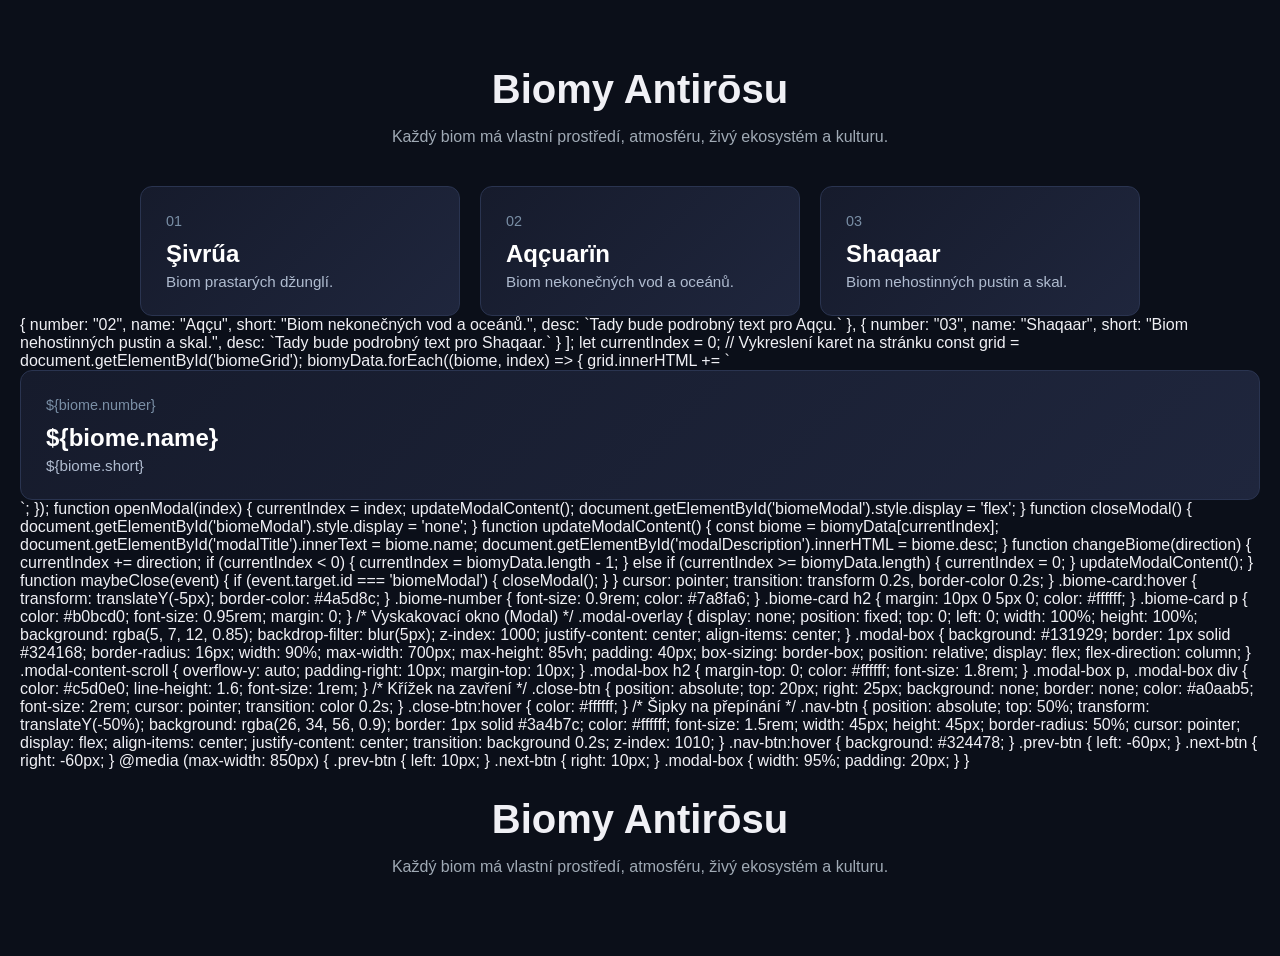
==== commit e8f27c0c: "Update biomy.html" ====
--- a/biomy.html
+++ b/biomy.html
@@ -174,18 +174,125 @@
                 number: "01",
                 name: "Şivrűa",
                 short: "Biom prastarých džunglí.",
+                desc: `    <script>
+        const biomyData = [
+            {
+                number: "01",
+                name: "Şivrűa",
+                short: "Biom prastarých džunglí a tří jedinečných kmenů.",
                 desc: `Şivrűa není obyčejný tropický prales. Je to hustý, vlhký a téměř nepřetržitě živý ekosystém, kde rostliny, voda, světlo a živočichové vytvářejí jeden propojený celek. Džungle je místy tak stará, že některé její části Ayru považují za starší než vlastní paměť jejich národa.<br><br>
-                &#127807; Základní charakter<br>
-                Typ: tropická pralesní džungle<br>
-                Prostředí: husté pralesy, obrovské kořenové systémy, vodní toky, skrytá údolí a zarostlé skalní oblasti<br>
-                Vlhkost: velmi vysoká | Teplota: teplá až horká<br><br>
-                &#127794; Krajina<br>
-                Şivrűa je tvořena několika přírodními vrstvami. Nejvýše se nacházejí obří koruny prastarých stromů, které vytvářejí téměř vlastní svět. Pod nimi se rozprostírá zelené přítmí plné lián, kapradin a nízkých rostlin. U země je džungle mnohem temnější. Kořeny vytvářejí přirozené tunely a mosty.<br><br>
-                Tři kmeny Şivrűy:<br>
-                I. Vaelqir (Strážci korun) — Žijí v korunách nejvyšších stromů, jsou klidní a trpěliví. Jejich symbolem je otevřený list.<br>
-                II. Nhaurë (Lidé kořenů) — Žijí u země v kořenových oblastech, znají dokonale léčivé rostliny a houby.<br>
-                III. Qyraen (Strážci vod) — Jsou spojeni s řekami a jezery, dokážou předvídat počasí podle vody.`
+                
+                <b>🌿 Základní charakter</b><br>
+                • <b>Typ:</b> tropická pralesní džungle<br>
+                • <b>Prostředí:</b> husté pralesy, obrovské kořenové systémy, vodní toky, skrytá údolí a zarostlé skalní oblasti<br>
+                • <b>Vlhkost:</b> velmi vysoká<br>
+                • <b>Teplota:</b> teplá až horká<br>
+                • <b>Srážky:</b> časté, často prudké<br>
+                • <b>Světlo:</b> koruny stromů vytvářejí několik vrstev stínu<br>
+                • <b>Dominantní prvek:</b> život<br>
+                • <b>Hlavní pocit:</b> tajemství, pohyb a neustálé probouzení<br><br>
+
+                <b>🌳 Krajina</b><br>
+                Şivrűa je tvořena několika přírodními vrstvami. Nejvýše se nacházejí obří koruny prastarých stromů, které vytvářejí téměř vlastní svět. Pod nimi se rozprostírá zelené přítmí plné lián, kapradin a nízkých rostlin.<br>
+                U země je džungle mnohem temnější. Kořeny vytvářejí přirozené tunely a mosty, některé stromy jsou tak mohutné, že jejich kořenový systém vytváří malé dutiny, ve kterých mohou žít celé skupiny Ayru.<br>
+                Džunglí protékají stovky potoků a menších řek. V některých místech se voda hromadí v hlubokých přírodních jezírkách.<br><br>
+
+                <b>🌧️ Podnebí</b><br>
+                Şivrűa má teplé a velmi vlhké klima. Déšť přichází často a někdy bez varování. Krátké období prudkého deště může během chvíle proměnit malé potoky v divoké proudy.<br>
+                Po dešti džungle téměř září. Kapky vody zůstávají na listech a zachytávají světlo, zatímco mlha se drží nízko mezi kořeny.<br><br>
+
+                <b>🌫️ Atmosféra</b><br>
+                Şivrűa působí, jako by nikdy úplně nespala.<br>
+                <b>Ve dne je plná zvuků:</b> pohyb listů, vzdálené volání tvorů, kapky vody, praskání větví, bzučení drobných živočichů.<br>
+                <b>V noci se zvuky neztrácejí.</b> Pouze se mění. Některé rostliny začínají po setmění vydávat jemné světlo a mezi stromy se objevují drobné zářivé organismy.<br><br>
+
+                <b>🎨 Typické barvy</b><br>
+                Dominantními barvami Şivrűy jsou hluboká zelená, smaragdová, tyrkysová, tmavě modrozelená, hnědá, černá, zlatavá a jemná bioluminiscenční modř. Barvy se však mění podle vrstvy džungle.<br><br>
+
+                <b>🌱 Flóra</b><br>
+                Şivrűa má jednu z nejrozmanitějších rostlinných říší Antirōsu:<br>
+                • <b>Aelvára:</b> Obrovské stromy s hladkou světlou kůrou. Jejich koruny rostou vysoko nad ostatní vegetací.<br>
+                • <b>Veylith:</b> Dlouhé liány, které reagují na dotek jemným stažením. Ayru je využívají jako přirozené provazy a spojovací materiál.<br>
+                • <b>Shaerun:</b> Širokolisté rostliny rostoucí kolem vody. Jejich listy dokážou zachytit a zadržet velké množství vody.<br>
+                • <b>Miraqel:</b> Noční rostliny s jemně světélkujícími květy.<br>
+                • <b>Thyra:</b> Nízké rostliny s hustými kořeny, které stabilizují půdu během silných dešťů.<br><br>
+
+                <b>🐾 Fauna</b><br>
+                Şivrűa je domovem mnoha Ayru tvorů:<br>
+                • <b>Raukin:</b> Šelmovitý tvor žijící převážně v korunách stromů. Je rychlý a velmi obratný.<br>
+                • <b>Eshari:</b> Malí létající tvorové s průsvitnými křídly. Aktivní jsou hlavně za soumraku.<br>
+                • <b>Varkûn:</b> Velcí býložravci pohybující se v hlubších částech džungle.<br>
+                • <b>Nayrith:</b> Vodní tvorové obývající hluboká jezírka.<br>
+                • <b>Qelai:</b> Drobná zvířata žijící v kořenových dutinách.<br><br>
+
+                <b>🌧️ Přírodní jevy</b><br>
+                • <b>Dech džungle:</b> Období velmi husté mlhy, která se během ranních hodin drží mezi stromy.<br>
+                • <b>Světélkující noc:</b> V určitých obdobích současně rozkvétá velké množství nočních rostlin.<br>
+                • <b>Zelený déšť:</b> Déšť, při kterém se do vody uvolní drobné částice pylu z některých stromů. Celá krajina pak na několik hodin získá zelenavý nádech.<br><br>
+
+                <b>🪨 Přírodní zdroje</b><br>
+                Şivrűa poskytuje léčivé rostliny, jedlé plody, semena, přírodní vlákna, dřevo, pryskyřice sladké mízy, minerály z říčních sedimentů a vzácné bioluminiscenční rostliny. Ayru však využívají přírodu tak, aby nevyčerpávali její zdroje.<br><br>
+
+                <b>⚠️ Nebezpečí</b><br>
+                Şivrűa není bezpečné místo. Nebezpečí představují především jedovaté rostliny, skryté vodní proudy, sesuvy půdy, predátoři, hluboké kořenové dutiny, prudké bouře, hustá mlha, rostliny reagující na pohyb a samotná nepřehlednost džungle – je velmi snadné ztratit orientaci.<br><br>
+
+                <b>🐾 Život Ayru & Architektura</b><br>
+                Ayru v Şivrűe žijí v úzkém kontaktu s okolním prostředím. Stavby se většinou přizpůsobují přírodě (využívají dřevo, listy, vlákna, kořeny a přírodní kámen) místo toho, aby ji nahrazovaly. Mohou být umístěny mezi kořeny, na silných větvích, v přirozených dutinách, u vodních toků nebo na vyvýšených přírodních plošinách. Stavby mají organické tvary, ostré geometrické linie jsou vzácné.<br><br>
+
+                <b>🍃 Způsob života a potrava</b><br>
+                Důležitou součástí života je znalost rostlin, stop tvorů, práce s vodou, sběr, lov, pěstování užitkových rostlin a péče o prostředí. Děti se džungli učí pozorováním.<br>
+                <b>Typická potrava:</b> sladké tropické plody, vodní rostliny, semena, kořeny, jedlé houby, ryby a vodní tvorové, maso menších živočichů, různé mízy a nektary.<br><br>
+
+                <b>🌿 Symbolika Şivrűy</b><br>
+                Şivrűa představuje život, růst, propojení, přizpůsobení a obnovu. Její základní myšlenkou je, že nic v přírodě neexistuje úplně samo.<br><br>
+
+                <b>🐾 TŘI KMENY ŞIVRŰY</b><br><br>
+                
+                <b>I. Vaelqir — Strážci korun</b><br>
+                • <b>Území:</b> koruny nejvyšších stromů<br>
+                • <b>Specializace:</b> pohyb ve výškách, pozorování, průzkum<br>
+                • <b>Povaha:</b> klidní, pozorní, trpěliví<br>
+                • <b>Obydlí:</b> zavěšené a propojené přírodní plošiny<br>
+                • <b>Tradice:</b> předávání znalostí o jednotlivých stromech<br>
+                • <b>Symbol:</b> otevřený list | <b>Typická barva:</b> smaragdová<br>
+                <i>Jejich svět končí tam, kde pro většinu ostatních Ayru začíná nebe.</i><br><br>
+
+                <b>II. Nhaurë — Lidé kořenů</b><br>
+                • <b>Území:</b> kořenové oblasti a spodní patro pralesa<br>
+                • <b>Specializace:</b> léčivé rostliny, houby, kořeny<br>
+                • <b>Povaha:</b> pozorní, praktičtí, vytrvalí<br>
+                • <b>Obydlí:</b> přirozené dutiny a kořenové stavby<br>
+                • <b>Tradice:</b> znalost rostlin a jejich vlastností<br>
+                • <b>Symbol:</b> propletené kořeny | <b>Typická barva:</b> tmavě modrozelená<br>
+                <i>Nhaurë znají spodní část Şivrűy lépe než kterýkoli jiný kmen.</i><br><br>
+
+                <b>III. Qyraen — Strážci vod</b><br>
+                • <b>Území:</b> řeky, jezírka a vodní údolí<br>
+                • <b>Specializace:</b> voda, rybolov, vodní tvorové<br>
+                • <b>Povaha:</b> pohybliví, zvědaví, přizpůsobiví<br>
+                • <b>Obydlí:</b> přírodní plošiny podél vody<br>
+                • <b>Tradice:</b> pozorování vodních cyklů<br>
+                • <b>Symbol:</b> spirála vody | <b>Typická barva:</b> tyrkysová<br>
+                <i>Qyraen dokážou podle změny vody poznat blížící se déšť, povodeň nebo změnu počasí.</i><br><br>
+
+                <b>🌿 Jedinečnost Şivrűy</b><br>
+                Şivrűa je jediný biom Antirōsu, kde se život nachází v tak výrazných vertikálních vrstvách. Je to biom, který není možné pochopit jediným pohledem. Vaelqir znají nebe nad korunami, Nhaurë znají svět pod kořeny a Qyraen znají svět pod hladinou. Dohromady tak tvoří tři různé pohledy na jeden živý organismus — Şivrűu.`
             },
+            {
+                number: "02",
+                name: "Aqçu",
+                short: "Biom nekonečných vod a oceánů.",
+                desc: `Podrobný popis pro biom Aqçu, který bude brzy následovat.`
+            },
+            {
+                number: "03",
+                name: "Shaqaar",
+                short: "Biom nehostinných pustin a skal.",
+                desc: `Podrobný popis pro biom Shaqaar, který bude brzy následovat.`
+            }
+        ];
+    </script>
+
             {
                 number: "02",
                 name: "Aqçu",
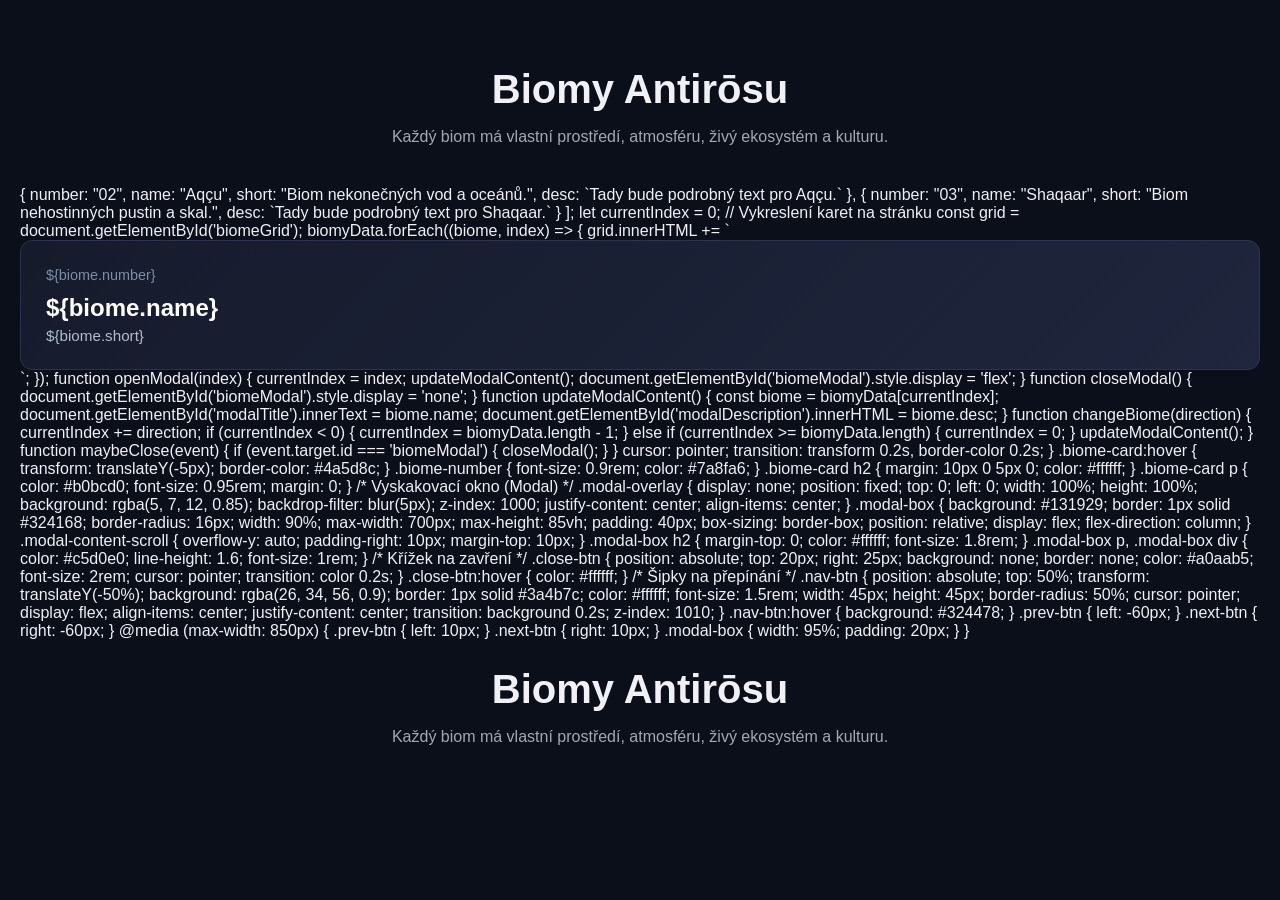
==== commit def90fba: "Update biomy.html" ====
--- a/biomy.html
+++ b/biomy.html
@@ -492,35 +492,6 @@
     <script>
         // Data pro všechny biomy (zde můžeš jednoduše přidávat další nebo upravovat texty)
         const biomyData = [
-            {
-                number: "01",
-                name: "Şivrűa",
-                short: "Biom prastarých džunglí.",
-                desc: `Şivrűa není obyčejný tropický prales. Je to hustý, vlhký a téměř nepřetržitě živý ekosystém, kde rostliny, voda, světlo a živočichové vytvářejí jeden propojený celek. Džungle je místy tak stará, že některé její části Ayru považují za starší než vlastní paměť jejich národa.<br><br>
-                🌿 Základní charakter<br>
-                Typ: tropická pralesní džungle<br>
-                Prostředí: husté pralesy, obrovské kořenové systémy, vodní toky, skrytá údolí a zarostlé skalní oblasti<br>
-                Vlhkost: velmi vysoká | Teplota: teplá až horká<br><br>
-                🌳 Krajina<br>
-                Şivrűa je tvořena několika přírodními vrstvami. Nejvýše se nacházejí obří koruny prastarých stromů, které vytvářejí téměř vlastní svět. Pod nimi se rozprostírá zelené přítmí plné lián, kapradin a nízkých rostlin. U země je džungle mnohem temnější. Kořeny vytvářejí přirozené tunely a mosty.<br><br>
-                🐾 Tři kmeny Şivrűy:<br>
-                I. Vaelqir (Strážci korun) — Žijí v korunách nejvyšších stromů, jsou klidní a trpěliví. Jejich symbolem je otevřený list.<br>
-                II. Nhaurë (Lidé kořenů) — Žijí u země v kořenových oblastech, znají dokonale léčivé rostliny a houby.<br>
-                III. Qyraen (Strážci vod) — Jsou spojeni s řekami a jezery, dokážou předvídat počasí podle vody.`
-            },
-            {
-                number: "02",
-                name: "Aqçuarïn",
-                short: "Biom nekonečných vod a oceánů.",
-                desc: `Tady bude podrobný text pro Aqçu, který se ti zobrazí po rozkliknutí a budeš v něm moct listovat šipkami.`
-            },
-            {
-                number: "03",
-                name: "Shaqaar",
-                short: "Biom nehostinných pustin a skal.",
-                desc: `Tady bude podrobný text pro Shaqaar.`
-            }
-        ];
 
         let currentIndex = 0;
 
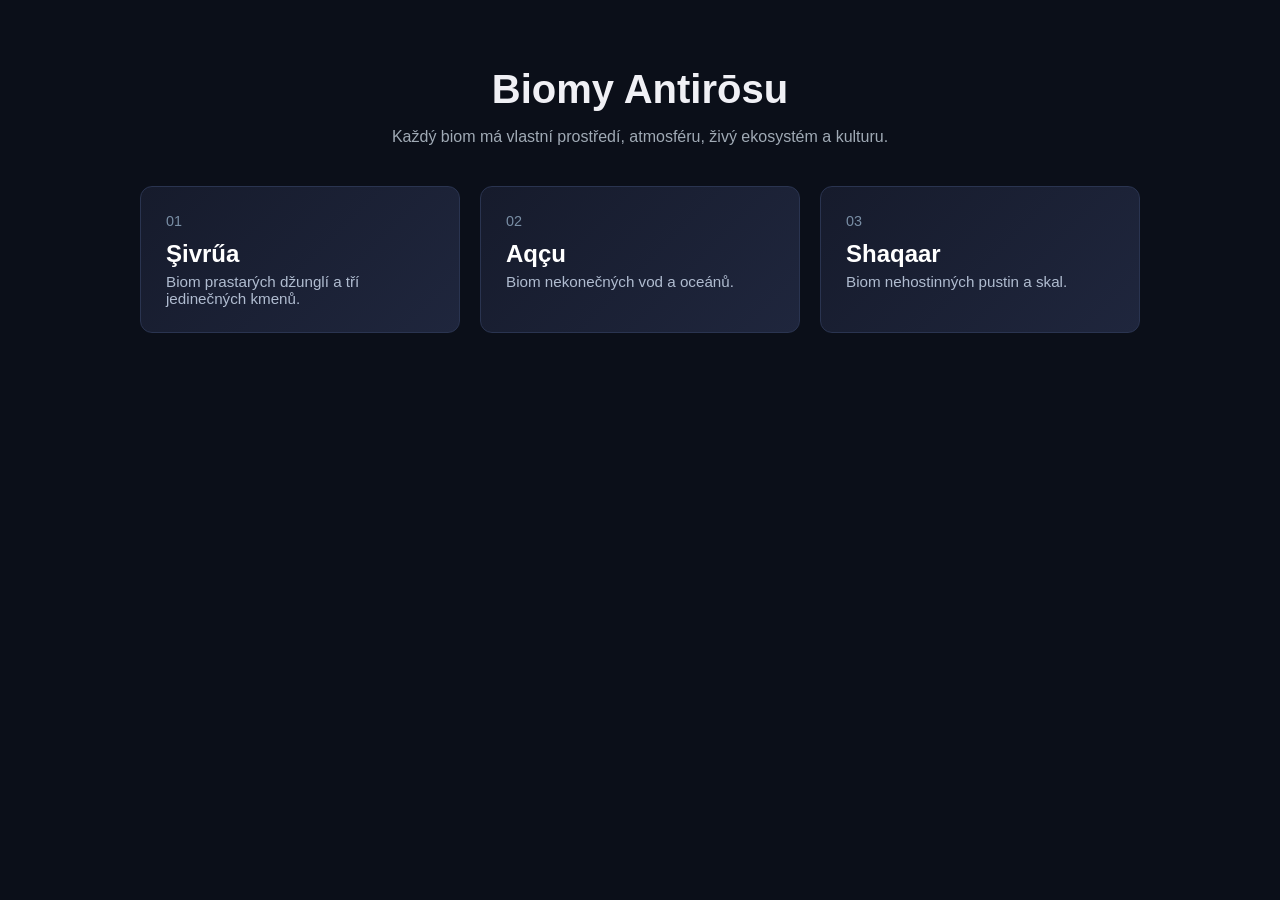
==== commit 6340254a: "Update biomy.html" ====
--- a/biomy.html
+++ b/biomy.html
@@ -74,7 +74,7 @@
             border: 1px solid #324168;
             border-radius: 16px;
             width: 90%;
-            max-width: 700px;
+            max-width: 750px;
             max-height: 85vh;
             padding: 40px;
             box-sizing: border-box;
@@ -84,8 +84,8 @@
         }
         .modal-content-scroll {
             overflow-y: auto;
-            padding-right: 10px;
-            margin-top: 10px;
+            padding-right: 15px;
+            margin-top: 15px;
         }
         .modal-box h2 {
             margin-top: 0;
@@ -151,7 +151,7 @@
 
     <!-- Mřížka karet -->
     <div class="biome-grid" id="biomeGrid">
-        <!-- Karty se vygenerují automaticky -->
+        <!-- Karty se vygenerují automaticky přes JavaScript -->
     </div>
 
     <!-- Vyskakovací okno -->
@@ -173,20 +173,13 @@
             {
                 number: "01",
                 name: "Şivrűa",
-                short: "Biom prastarých džunglí.",
-                desc: `    <script>
-        const biomyData = [
-            {
-                number: "01",
-                name: "Şivrűa",
                 short: "Biom prastarých džunglí a tří jedinečných kmenů.",
                 desc: `Şivrűa není obyčejný tropický prales. Je to hustý, vlhký a téměř nepřetržitě živý ekosystém, kde rostliny, voda, světlo a živočichové vytvářejí jeden propojený celek. Džungle je místy tak stará, že některé její části Ayru považují za starší než vlastní paměť jejich národa.<br><br>
                 
                 <b>🌿 Základní charakter</b><br>
                 • <b>Typ:</b> tropická pralesní džungle<br>
                 • <b>Prostředí:</b> husté pralesy, obrovské kořenové systémy, vodní toky, skrytá údolí a zarostlé skalní oblasti<br>
-                • <b>Vlhkost:</b> velmi vysoká<br>
-                • <b>Teplota:</b> teplá až horká<br>
+                • <b>Vlhkost:</b> velmi vysoká | <b>Teplota:</b> teplá až horká<br>
                 • <b>Srážky:</b> časté, často prudké<br>
                 • <b>Světlo:</b> koruny stromů vytvářejí několik vrstev stínu<br>
                 • <b>Dominantní prvek:</b> život<br>
@@ -291,26 +284,11 @@
                 desc: `Podrobný popis pro biom Shaqaar, který bude brzy následovat.`
             }
         ];
-    </script>
-
-            {
-                number: "02",
-                name: "Aqçu",
-                short: "Biom nekonečných vod a oceánů.",
-                desc: `Tady bude podrobný text pro Aqçu.`
-            },
-            {
-                number: "03",
-                name: "Shaqaar",
-                short: "Biom nehostinných pustin a skal.",
-                desc: `Tady bude podrobný text pro Shaqaar.`
-            }
-        ];
 
         let currentIndex = 0;
-
-        // Vykreslení karet na stránku
         const grid = document.getElementById('biomeGrid');
+        
+        // Vykreslení karet
         biomyData.forEach((biome, index) => {
             grid.innerHTML += `
                 <div class="biome-card" onclick="openModal(${index})">
@@ -355,189 +333,3 @@
     </script>
 </body>
 </html>
-            cursor: pointer;
-            transition: transform 0.2s, border-color 0.2s;
-        }
-        .biome-card:hover {
-            transform: translateY(-5px);
-            border-color: #4a5d8c;
-        }
-        .biome-number {
-            font-size: 0.9rem;
-            color: #7a8fa6;
-        }
-        .biome-card h2 {
-            margin: 10px 0 5px 0;
-            color: #ffffff;
-        }
-        .biome-card p {
-            color: #b0bcd0;
-            font-size: 0.95rem;
-            margin: 0;
-        }
-
-        /* Vyskakovací okno (Modal) */
-        .modal-overlay {
-            display: none;
-            position: fixed;
-            top: 0;
-            left: 0;
-            width: 100%;
-            height: 100%;
-            background: rgba(5, 7, 12, 0.85);
-            backdrop-filter: blur(5px);
-            z-index: 1000;
-            justify-content: center;
-            align-items: center;
-        }
-        .modal-box {
-            background: #131929;
-            border: 1px solid #324168;
-            border-radius: 16px;
-            width: 90%;
-            max-width: 700px;
-            max-height: 85vh;
-            padding: 40px;
-            box-sizing: border-box;
-            position: relative;
-            display: flex;
-            flex-direction: column;
-        }
-        .modal-content-scroll {
-            overflow-y: auto;
-            padding-right: 10px;
-            margin-top: 10px;
-        }
-        .modal-box h2 {
-            margin-top: 0;
-            color: #ffffff;
-            font-size: 1.8rem;
-        }
-        .modal-box p, .modal-box div {
-            color: #c5d0e0;
-            line-height: 1.6;
-            font-size: 1rem;
-        }
-        /* Křížek na zavření */
-        .close-btn {
-            position: absolute;
-            top: 20px;
-            right: 25px;
-            background: none;
-            border: none;
-            color: #a0aab5;
-            font-size: 2rem;
-            cursor: pointer;
-            transition: color 0.2s;
-        }
-        .close-btn:hover {
-            color: #ffffff;
-        }
-        /* Šipky na přepínání */
-        .nav-btn {
-            position: absolute;
-            top: 50%;
-            transform: translateY(-50%);
-            background: rgba(26, 34, 56, 0.9);
-            border: 1px solid #3a4b7c;
-            color: #ffffff;
-            font-size: 1.5rem;
-            width: 45px;
-            height: 45px;
-            border-radius: 50%;
-            cursor: pointer;
-            display: flex;
-            align-items: center;
-            justify-content: center;
-            transition: background 0.2s;
-            z-index: 1010;
-        }
-        .nav-btn:hover {
-            background: #324478;
-        }
-        .prev-btn { left: -60px; }
-        .next-btn { right: -60px; }
-
-        @media (max-width: 850px) {
-            .prev-btn { left: 10px; }
-            .next-btn { right: 10px; }
-            .modal-box { width: 95%; padding: 20px; }
-        }
-    </style>
-</head>
-<body>
-
-    <h1>Biomy Antirōsu</h1>
-    <p class="subtitle">Každý biom má vlastní prostředí, atmosféru, živý ekosystém a kulturu.</p>
-
-    <!-- Mřížka karet -->
-    <div class="biome-grid" id="biomeGrid">
-        <!-- Karty se vygenerují automaticky přes JavaScript, aby fungovaly šipky -->
-    </div>
-
-    <!-- Vyskakovací okno -->
-    <div class="modal-overlay" id="biomeModal" onclick="maybeClose(event)">
-        <div class="modal-box" id="modalBox">
-            <button class="close-btn" onclick="closeModal()">&times;</button>
-            <button class="nav-btn prev-btn" onclick="changeBiome(-1)">&#10094;</button>
-            <button class="nav-btn next-btn" onclick="changeBiome(1)">&#10095;</button>
-            
-            <h2 id="modalTitle">Název biomu</h2>
-            <div class="modal-content-scroll">
-                <p id="modalDescription">Detailní popis biomu...</p>
-            </div>
-        </div>
-    </div>
-
-    <script>
-        // Data pro všechny biomy (zde můžeš jednoduše přidávat další nebo upravovat texty)
-        const biomyData = [
-
-        let currentIndex = 0;
-
-        // Vykreslení karet na stránku
-        const grid = document.getElementById('biomeGrid');
-        biomyDataforEach = biomyData.forEach((biome, index) => {
-            grid.innerHTML += `
-                <div class="biome-card" onclick="openModal(${index})">
-                    <span class="biome-number">${biome.number}</span>
-                    <h2>${biome.name}</h2>
-                    <p>${biome.short}</p>
-                </div>
-            `;
-        });
-
-        function openModal(index) {
-            currentIndex = index;
-            updateModalContent();
-            document.getElementById('biomeModal').style.display = 'flex';
-        }
-
-        function closeModal() {
-            document.getElementById('biomeModal').style.display = 'none';
-        }
-
-        function updateModalContent() {
-            const biome = biomyData[currentIndex];
-            document.getElementById('modalTitle').innerText = biome.name;
-            document.getElementById('modalDescription').innerHTML = biome.desc;
-        }
-
-        function changeBiome(direction) {
-            currentIndex += direction;
-            if (currentIndex < 0) {
-                currentIndex = biomyData.length - 1; // skok na poslední
-            } else if (currentIndex >= biomyData.length) {
-                currentIndex = 0; // skok na první
-            }
-            updateModalContent();
-        }
-
-        function maybeClose(event) {
-            if (event.target.id === 'biomeModal') {
-                closeModal();
-            }
-        }
-    </script>
-</body>
-</html>
